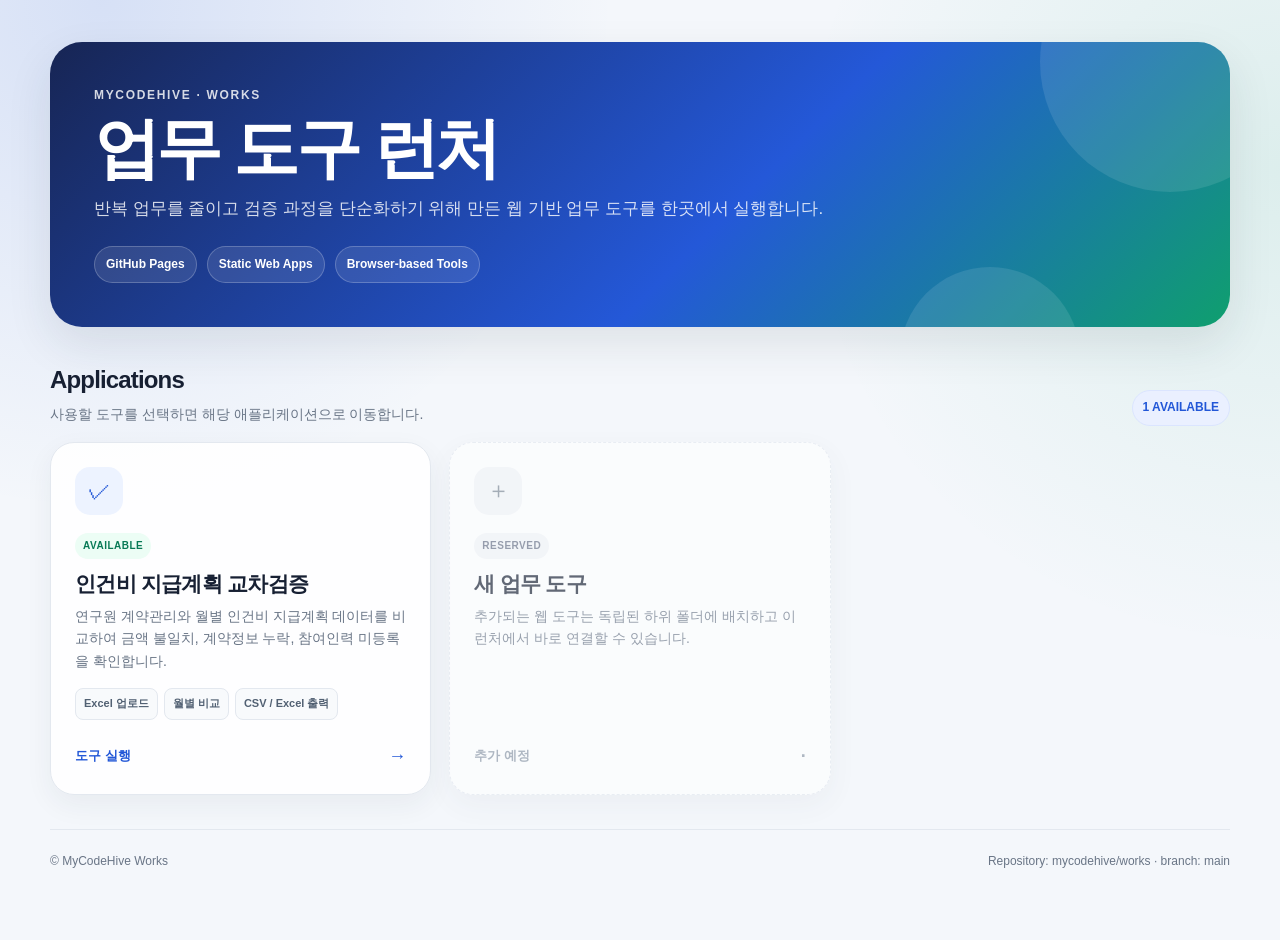
==== index.html @ 11cbcd94 "Add Works launch page" ====
<!doctype html>
<html lang="ko">
<head>
  <meta charset="utf-8">
  <meta name="viewport" content="width=device-width,initial-scale=1">
  <meta name="description" content="업무 과정에서 사용하는 웹 기반 도구와 검증용 유틸리티를 모아 제공하는 Works 런치페이지입니다.">
  <title>Works | 업무 도구 런처</title>
  <style>
    :root{
      --bg:#f4f7fb;
      --surface:#ffffff;
      --surface-soft:#f8fafc;
      --text:#172033;
      --muted:#697586;
      --line:#e3e8ef;
      --primary:#2257d7;
      --primary-dark:#183b94;
      --accent:#0f9f6e;
      --shadow:0 18px 45px rgba(31,45,61,.10);
      --radius:24px;
    }
    *{box-sizing:border-box}
    html{scroll-behavior:smooth}
    body{
      margin:0;
      min-height:100vh;
      font-family:-apple-system,BlinkMacSystemFont,"Segoe UI",Roboto,"Noto Sans KR","Apple SD Gothic Neo","Malgun Gothic",sans-serif;
      background:
        radial-gradient(circle at 8% 0%,rgba(34,87,215,.14),transparent 32rem),
        radial-gradient(circle at 100% 18%,rgba(15,159,110,.10),transparent 30rem),
        var(--bg);
      color:var(--text);
      line-height:1.6;
    }
    a{color:inherit;text-decoration:none}
    .shell{width:min(1180px,calc(100% - 32px));margin:0 auto;padding:42px 0 68px}
    .hero{
      position:relative;
      overflow:hidden;
      border-radius:32px;
      padding:44px;
      color:#fff;
      background:linear-gradient(135deg,#172554,#2458d8 58%,#0f9f6e);
      box-shadow:var(--shadow);
    }
    .hero::before,.hero::after{content:"";position:absolute;border-radius:999px;background:rgba(255,255,255,.10)}
    .hero::before{width:260px;height:260px;right:-70px;top:-110px}
    .hero::after{width:180px;height:180px;right:150px;bottom:-120px}
    .eyebrow{position:relative;z-index:1;font-size:12px;font-weight:800;letter-spacing:.14em;text-transform:uppercase;opacity:.82}
    h1{position:relative;z-index:1;margin:10px 0 12px;font-size:clamp(38px,6vw,66px);line-height:1.02;letter-spacing:-.055em}
    .hero p{position:relative;z-index:1;max-width:760px;margin:0;color:rgba(255,255,255,.82);font-size:17px}
    .hero-meta{position:relative;z-index:1;display:flex;gap:10px;flex-wrap:wrap;margin-top:24px}
    .hero-chip{padding:8px 11px;border:1px solid rgba(255,255,255,.22);background:rgba(255,255,255,.10);border-radius:999px;font-size:12px;font-weight:750}
    .section-head{display:flex;align-items:end;justify-content:space-between;gap:20px;margin:34px 0 16px}
    .section-head h2{margin:0;font-size:24px;letter-spacing:-.035em}
    .section-head p{margin:4px 0 0;color:var(--muted);font-size:14px}
    .count{font-size:12px;font-weight:800;color:var(--primary);background:#eaf0ff;border:1px solid #dbe5ff;border-radius:999px;padding:7px 10px}
    .grid{display:grid;grid-template-columns:repeat(3,minmax(0,1fr));gap:18px}
    .card{
      display:flex;
      flex-direction:column;
      min-height:260px;
      background:rgba(255,255,255,.90);
      border:1px solid var(--line);
      border-radius:var(--radius);
      padding:24px;
      box-shadow:0 10px 28px rgba(31,45,61,.06);
      transition:transform .18s ease,box-shadow .18s ease,border-color .18s ease;
    }
    .card:hover{transform:translateY(-3px);box-shadow:0 18px 38px rgba(31,45,61,.11);border-color:#ccd7ea}
    .icon{width:48px;height:48px;display:grid;place-items:center;border-radius:15px;background:#edf3ff;color:var(--primary);font-size:23px;margin-bottom:18px}
    .badge{display:inline-flex;align-items:center;align-self:flex-start;padding:5px 8px;border-radius:999px;background:#ecfdf5;color:#087a56;font-size:10px;font-weight:900;letter-spacing:.05em;text-transform:uppercase}
    .card h3{margin:12px 0 8px;font-size:21px;line-height:1.25;letter-spacing:-.035em}
    .card p{margin:0;color:var(--muted);font-size:14px}
    .features{display:flex;gap:6px;flex-wrap:wrap;margin:16px 0 0}
    .feature{font-size:11px;font-weight:700;padding:6px 8px;border-radius:8px;background:var(--surface-soft);border:1px solid var(--line);color:#526173}
    .open{margin-top:auto;padding-top:22px;font-size:13px;font-weight:900;color:var(--primary);display:flex;align-items:center;justify-content:space-between}
    .open span:last-child{font-size:18px;transition:transform .18s ease}.card:hover .open span:last-child{transform:translateX(4px)}
    .coming{border-style:dashed;opacity:.66}
    .coming .icon{background:#f2f4f7;color:#7b8794}
    .coming .open{color:#8a97a6}
    footer{margin-top:34px;padding-top:22px;border-top:1px solid var(--line);display:flex;justify-content:space-between;gap:16px;flex-wrap:wrap;color:var(--muted);font-size:12px}
    @media(max-width:900px){.grid{grid-template-columns:repeat(2,minmax(0,1fr))}.hero{padding:36px}}
    @media(max-width:620px){.shell{width:min(100% - 22px,1180px);padding-top:18px}.hero{padding:28px 22px;border-radius:24px}.grid{grid-template-columns:1fr}.section-head{align-items:flex-start}.card{min-height:230px}}
  </style>
</head>
<body>
  <main class="shell">
    <section class="hero">
      <div class="eyebrow">MyCodeHive · Works</div>
      <h1>업무 도구 런처</h1>
      <p>반복 업무를 줄이고 검증 과정을 단순화하기 위해 만든 웹 기반 업무 도구를 한곳에서 실행합니다.</p>
      <div class="hero-meta">
        <span class="hero-chip">GitHub Pages</span>
        <span class="hero-chip">Static Web Apps</span>
        <span class="hero-chip">Browser-based Tools</span>
      </div>
    </section>

    <div class="section-head">
      <div>
        <h2>Applications</h2>
        <p>사용할 도구를 선택하면 해당 애플리케이션으로 이동합니다.</p>
      </div>
      <div class="count">1 AVAILABLE</div>
    </div>

    <section class="grid" aria-label="업무 도구 목록">
      <a class="card" href="./Cross-verification-of-labor-cost-payment-plan/">
        <div class="icon">✓</div>
        <span class="badge">Available</span>
        <h3>인건비 지급계획 교차검증</h3>
        <p>연구원 계약관리와 월별 인건비 지급계획 데이터를 비교하여 금액 불일치, 계약정보 누락, 참여인력 미등록을 확인합니다.</p>
        <div class="features">
          <span class="feature">Excel 업로드</span>
          <span class="feature">월별 비교</span>
          <span class="feature">CSV / Excel 출력</span>
        </div>
        <div class="open"><span>도구 실행</span><span>→</span></div>
      </a>

      <div class="card coming" aria-disabled="true">
        <div class="icon">＋</div>
        <span class="badge" style="background:#f2f4f7;color:#667085">Reserved</span>
        <h3>새 업무 도구</h3>
        <p>추가되는 웹 도구는 독립된 하위 폴더에 배치하고 이 런처에서 바로 연결할 수 있습니다.</p>
        <div class="open"><span>추가 예정</span><span>·</span></div>
      </div>
    </section>

    <footer>
      <span>© MyCodeHive Works</span>
      <span>Repository: mycodehive/works · branch: main</span>
    </footer>
  </main>
</body>
</html>
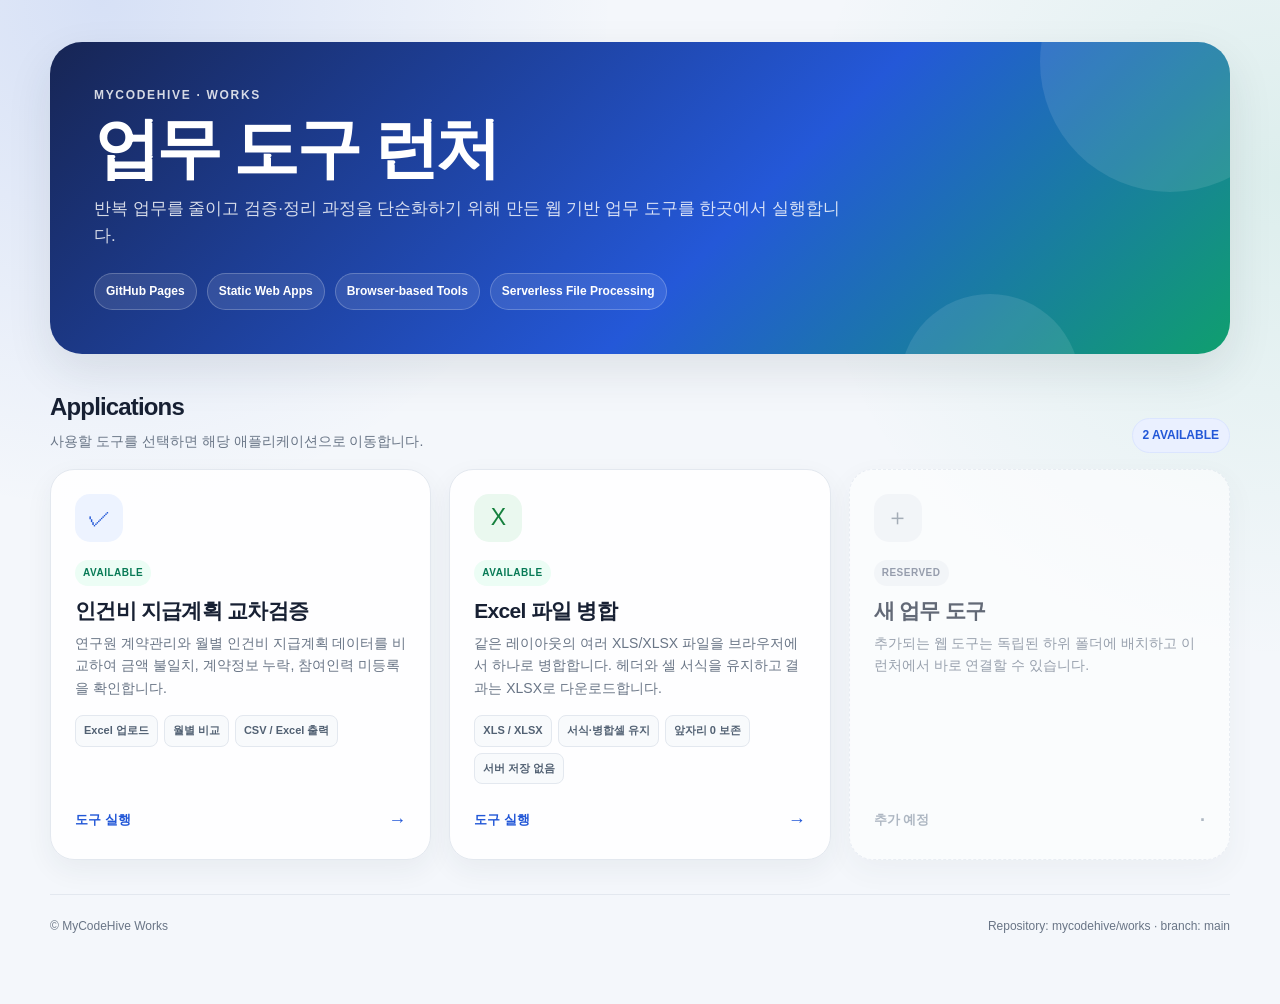
==== commit 31654802: "feat: add Excel Merge to works launcher" ====
--- a/index.html
+++ b/index.html
@@ -6,132 +6,50 @@
   <meta name="description" content="업무 과정에서 사용하는 웹 기반 도구와 검증용 유틸리티를 모아 제공하는 Works 런치페이지입니다.">
   <title>Works | 업무 도구 런처</title>
   <style>
-    :root{
-      --bg:#f4f7fb;
-      --surface:#ffffff;
-      --surface-soft:#f8fafc;
-      --text:#172033;
-      --muted:#697586;
-      --line:#e3e8ef;
-      --primary:#2257d7;
-      --primary-dark:#183b94;
-      --accent:#0f9f6e;
-      --shadow:0 18px 45px rgba(31,45,61,.10);
-      --radius:24px;
-    }
-    *{box-sizing:border-box}
-    html{scroll-behavior:smooth}
-    body{
-      margin:0;
-      min-height:100vh;
-      font-family:-apple-system,BlinkMacSystemFont,"Segoe UI",Roboto,"Noto Sans KR","Apple SD Gothic Neo","Malgun Gothic",sans-serif;
-      background:
-        radial-gradient(circle at 8% 0%,rgba(34,87,215,.14),transparent 32rem),
-        radial-gradient(circle at 100% 18%,rgba(15,159,110,.10),transparent 30rem),
-        var(--bg);
-      color:var(--text);
-      line-height:1.6;
-    }
-    a{color:inherit;text-decoration:none}
-    .shell{width:min(1180px,calc(100% - 32px));margin:0 auto;padding:42px 0 68px}
-    .hero{
-      position:relative;
-      overflow:hidden;
-      border-radius:32px;
-      padding:44px;
-      color:#fff;
-      background:linear-gradient(135deg,#172554,#2458d8 58%,#0f9f6e);
-      box-shadow:var(--shadow);
-    }
-    .hero::before,.hero::after{content:"";position:absolute;border-radius:999px;background:rgba(255,255,255,.10)}
-    .hero::before{width:260px;height:260px;right:-70px;top:-110px}
-    .hero::after{width:180px;height:180px;right:150px;bottom:-120px}
-    .eyebrow{position:relative;z-index:1;font-size:12px;font-weight:800;letter-spacing:.14em;text-transform:uppercase;opacity:.82}
-    h1{position:relative;z-index:1;margin:10px 0 12px;font-size:clamp(38px,6vw,66px);line-height:1.02;letter-spacing:-.055em}
-    .hero p{position:relative;z-index:1;max-width:760px;margin:0;color:rgba(255,255,255,.82);font-size:17px}
-    .hero-meta{position:relative;z-index:1;display:flex;gap:10px;flex-wrap:wrap;margin-top:24px}
-    .hero-chip{padding:8px 11px;border:1px solid rgba(255,255,255,.22);background:rgba(255,255,255,.10);border-radius:999px;font-size:12px;font-weight:750}
-    .section-head{display:flex;align-items:end;justify-content:space-between;gap:20px;margin:34px 0 16px}
-    .section-head h2{margin:0;font-size:24px;letter-spacing:-.035em}
-    .section-head p{margin:4px 0 0;color:var(--muted);font-size:14px}
-    .count{font-size:12px;font-weight:800;color:var(--primary);background:#eaf0ff;border:1px solid #dbe5ff;border-radius:999px;padding:7px 10px}
-    .grid{display:grid;grid-template-columns:repeat(3,minmax(0,1fr));gap:18px}
-    .card{
-      display:flex;
-      flex-direction:column;
-      min-height:260px;
-      background:rgba(255,255,255,.90);
-      border:1px solid var(--line);
-      border-radius:var(--radius);
-      padding:24px;
-      box-shadow:0 10px 28px rgba(31,45,61,.06);
-      transition:transform .18s ease,box-shadow .18s ease,border-color .18s ease;
-    }
-    .card:hover{transform:translateY(-3px);box-shadow:0 18px 38px rgba(31,45,61,.11);border-color:#ccd7ea}
-    .icon{width:48px;height:48px;display:grid;place-items:center;border-radius:15px;background:#edf3ff;color:var(--primary);font-size:23px;margin-bottom:18px}
-    .badge{display:inline-flex;align-items:center;align-self:flex-start;padding:5px 8px;border-radius:999px;background:#ecfdf5;color:#087a56;font-size:10px;font-weight:900;letter-spacing:.05em;text-transform:uppercase}
-    .card h3{margin:12px 0 8px;font-size:21px;line-height:1.25;letter-spacing:-.035em}
-    .card p{margin:0;color:var(--muted);font-size:14px}
-    .features{display:flex;gap:6px;flex-wrap:wrap;margin:16px 0 0}
-    .feature{font-size:11px;font-weight:700;padding:6px 8px;border-radius:8px;background:var(--surface-soft);border:1px solid var(--line);color:#526173}
-    .open{margin-top:auto;padding-top:22px;font-size:13px;font-weight:900;color:var(--primary);display:flex;align-items:center;justify-content:space-between}
-    .open span:last-child{font-size:18px;transition:transform .18s ease}.card:hover .open span:last-child{transform:translateX(4px)}
-    .coming{border-style:dashed;opacity:.66}
-    .coming .icon{background:#f2f4f7;color:#7b8794}
-    .coming .open{color:#8a97a6}
-    footer{margin-top:34px;padding-top:22px;border-top:1px solid var(--line);display:flex;justify-content:space-between;gap:16px;flex-wrap:wrap;color:var(--muted);font-size:12px}
-    @media(max-width:900px){.grid{grid-template-columns:repeat(2,minmax(0,1fr))}.hero{padding:36px}}
-    @media(max-width:620px){.shell{width:min(100% - 22px,1180px);padding-top:18px}.hero{padding:28px 22px;border-radius:24px}.grid{grid-template-columns:1fr}.section-head{align-items:flex-start}.card{min-height:230px}}
+    :root{--bg:#f4f7fb;--surface:#fff;--surface-soft:#f8fafc;--text:#172033;--muted:#697586;--line:#e3e8ef;--primary:#2257d7;--accent:#0f9f6e;--shadow:0 18px 45px rgba(31,45,61,.10);--radius:24px}
+    *{box-sizing:border-box}html{scroll-behavior:smooth}body{margin:0;min-height:100vh;font-family:-apple-system,BlinkMacSystemFont,"Segoe UI",Roboto,"Noto Sans KR","Apple SD Gothic Neo","Malgun Gothic",sans-serif;background:radial-gradient(circle at 8% 0%,rgba(34,87,215,.14),transparent 32rem),radial-gradient(circle at 100% 18%,rgba(15,159,110,.10),transparent 30rem),var(--bg);color:var(--text);line-height:1.6}a{color:inherit;text-decoration:none}.shell{width:min(1180px,calc(100% - 32px));margin:0 auto;padding:42px 0 68px}.hero{position:relative;overflow:hidden;border-radius:32px;padding:44px;color:#fff;background:linear-gradient(135deg,#172554,#2458d8 58%,#0f9f6e);box-shadow:var(--shadow)}.hero::before,.hero::after{content:"";position:absolute;border-radius:999px;background:rgba(255,255,255,.10)}.hero::before{width:260px;height:260px;right:-70px;top:-110px}.hero::after{width:180px;height:180px;right:150px;bottom:-120px}.eyebrow{position:relative;z-index:1;font-size:12px;font-weight:800;letter-spacing:.14em;text-transform:uppercase;opacity:.82}h1{position:relative;z-index:1;margin:10px 0 12px;font-size:clamp(38px,6vw,66px);line-height:1.02;letter-spacing:-.055em}.hero p{position:relative;z-index:1;max-width:760px;margin:0;color:rgba(255,255,255,.82);font-size:17px}.hero-meta{position:relative;z-index:1;display:flex;gap:10px;flex-wrap:wrap;margin-top:24px}.hero-chip{padding:8px 11px;border:1px solid rgba(255,255,255,.22);background:rgba(255,255,255,.10);border-radius:999px;font-size:12px;font-weight:750}.section-head{display:flex;align-items:end;justify-content:space-between;gap:20px;margin:34px 0 16px}.section-head h2{margin:0;font-size:24px;letter-spacing:-.035em}.section-head p{margin:4px 0 0;color:var(--muted);font-size:14px}.count{font-size:12px;font-weight:800;color:var(--primary);background:#eaf0ff;border:1px solid #dbe5ff;border-radius:999px;padding:7px 10px}.grid{display:grid;grid-template-columns:repeat(3,minmax(0,1fr));gap:18px}.card{display:flex;flex-direction:column;min-height:280px;background:rgba(255,255,255,.90);border:1px solid var(--line);border-radius:var(--radius);padding:24px;box-shadow:0 10px 28px rgba(31,45,61,.06);transition:transform .18s ease,box-shadow .18s ease,border-color .18s ease}.card:hover{transform:translateY(-3px);box-shadow:0 18px 38px rgba(31,45,61,.11);border-color:#ccd7ea}.icon{width:48px;height:48px;display:grid;place-items:center;border-radius:15px;background:#edf3ff;color:var(--primary);font-size:23px;margin-bottom:18px}.icon.excel{background:#eaf8ef;color:#15803d}.badge{display:inline-flex;align-items:center;align-self:flex-start;padding:5px 8px;border-radius:999px;background:#ecfdf5;color:#087a56;font-size:10px;font-weight:900;letter-spacing:.05em;text-transform:uppercase}.card h3{margin:12px 0 8px;font-size:21px;line-height:1.25;letter-spacing:-.035em}.card p{margin:0;color:var(--muted);font-size:14px}.features{display:flex;gap:6px;flex-wrap:wrap;margin:16px 0 0}.feature{font-size:11px;font-weight:700;padding:6px 8px;border-radius:8px;background:var(--surface-soft);border:1px solid var(--line);color:#526173}.open{margin-top:auto;padding-top:22px;font-size:13px;font-weight:900;color:var(--primary);display:flex;align-items:center;justify-content:space-between}.open span:last-child{font-size:18px;transition:transform .18s ease}.card:hover .open span:last-child{transform:translateX(4px)}.coming{border-style:dashed;opacity:.66}.coming .icon{background:#f2f4f7;color:#7b8794}.coming .open{color:#8a97a6}footer{margin-top:34px;padding-top:22px;border-top:1px solid var(--line);display:flex;justify-content:space-between;gap:16px;flex-wrap:wrap;color:var(--muted);font-size:12px}@media(max-width:900px){.grid{grid-template-columns:repeat(2,minmax(0,1fr))}.hero{padding:36px}}@media(max-width:620px){.shell{width:min(100% - 22px,1180px);padding-top:18px}.hero{padding:28px 22px;border-radius:24px}.grid{grid-template-columns:1fr}.section-head{align-items:flex-start}.card{min-height:230px}}
   </style>
 </head>
 <body>
-  <main class="shell">
-    <section class="hero">
-      <div class="eyebrow">MyCodeHive · Works</div>
-      <h1>업무 도구 런처</h1>
-      <p>반복 업무를 줄이고 검증 과정을 단순화하기 위해 만든 웹 기반 업무 도구를 한곳에서 실행합니다.</p>
-      <div class="hero-meta">
-        <span class="hero-chip">GitHub Pages</span>
-        <span class="hero-chip">Static Web Apps</span>
-        <span class="hero-chip">Browser-based Tools</span>
-      </div>
-    </section>
+<main class="shell">
+  <section class="hero">
+    <div class="eyebrow">MyCodeHive · Works</div>
+    <h1>업무 도구 런처</h1>
+    <p>반복 업무를 줄이고 검증·정리 과정을 단순화하기 위해 만든 웹 기반 업무 도구를 한곳에서 실행합니다.</p>
+    <div class="hero-meta"><span class="hero-chip">GitHub Pages</span><span class="hero-chip">Static Web Apps</span><span class="hero-chip">Browser-based Tools</span><span class="hero-chip">Serverless File Processing</span></div>
+  </section>
 
-    <div class="section-head">
-      <div>
-        <h2>Applications</h2>
-        <p>사용할 도구를 선택하면 해당 애플리케이션으로 이동합니다.</p>
-      </div>
-      <div class="count">1 AVAILABLE</div>
+  <div class="section-head">
+    <div><h2>Applications</h2><p>사용할 도구를 선택하면 해당 애플리케이션으로 이동합니다.</p></div>
+    <div class="count">2 AVAILABLE</div>
+  </div>
+
+  <section class="grid" aria-label="업무 도구 목록">
+    <a class="card" href="./Cross-verification-of-labor-cost-payment-plan/">
+      <div class="icon">✓</div><span class="badge">Available</span>
+      <h3>인건비 지급계획 교차검증</h3>
+      <p>연구원 계약관리와 월별 인건비 지급계획 데이터를 비교하여 금액 불일치, 계약정보 누락, 참여인력 미등록을 확인합니다.</p>
+      <div class="features"><span class="feature">Excel 업로드</span><span class="feature">월별 비교</span><span class="feature">CSV / Excel 출력</span></div>
+      <div class="open"><span>도구 실행</span><span>→</span></div>
+    </a>
+
+    <a class="card" href="./excel-merge/">
+      <div class="icon excel">X</div><span class="badge">Available</span>
+      <h3>Excel 파일 병합</h3>
+      <p>같은 레이아웃의 여러 XLS/XLSX 파일을 브라우저에서 하나로 병합합니다. 헤더와 셀 서식을 유지하고 결과는 XLSX로 다운로드합니다.</p>
+      <div class="features"><span class="feature">XLS / XLSX</span><span class="feature">서식·병합셀 유지</span><span class="feature">앞자리 0 보존</span><span class="feature">서버 저장 없음</span></div>
+      <div class="open"><span>도구 실행</span><span>→</span></div>
+    </a>
+
+    <div class="card coming" aria-disabled="true">
+      <div class="icon">＋</div><span class="badge" style="background:#f2f4f7;color:#667085">Reserved</span>
+      <h3>새 업무 도구</h3>
+      <p>추가되는 웹 도구는 독립된 하위 폴더에 배치하고 이 런처에서 바로 연결할 수 있습니다.</p>
+      <div class="open"><span>추가 예정</span><span>·</span></div>
     </div>
+  </section>
 
-    <section class="grid" aria-label="업무 도구 목록">
-      <a class="card" href="./Cross-verification-of-labor-cost-payment-plan/">
-        <div class="icon">✓</div>
-        <span class="badge">Available</span>
-        <h3>인건비 지급계획 교차검증</h3>
-        <p>연구원 계약관리와 월별 인건비 지급계획 데이터를 비교하여 금액 불일치, 계약정보 누락, 참여인력 미등록을 확인합니다.</p>
-        <div class="features">
-          <span class="feature">Excel 업로드</span>
-          <span class="feature">월별 비교</span>
-          <span class="feature">CSV / Excel 출력</span>
-        </div>
-        <div class="open"><span>도구 실행</span><span>→</span></div>
-      </a>
-
-      <div class="card coming" aria-disabled="true">
-        <div class="icon">＋</div>
-        <span class="badge" style="background:#f2f4f7;color:#667085">Reserved</span>
-        <h3>새 업무 도구</h3>
-        <p>추가되는 웹 도구는 독립된 하위 폴더에 배치하고 이 런처에서 바로 연결할 수 있습니다.</p>
-        <div class="open"><span>추가 예정</span><span>·</span></div>
-      </div>
-    </section>
-
-    <footer>
-      <span>© MyCodeHive Works</span>
-      <span>Repository: mycodehive/works · branch: main</span>
-    </footer>
-  </main>
+  <footer><span>© MyCodeHive Works</span><span>Repository: mycodehive/works · branch: main</span></footer>
+</main>
 </body>
 </html>
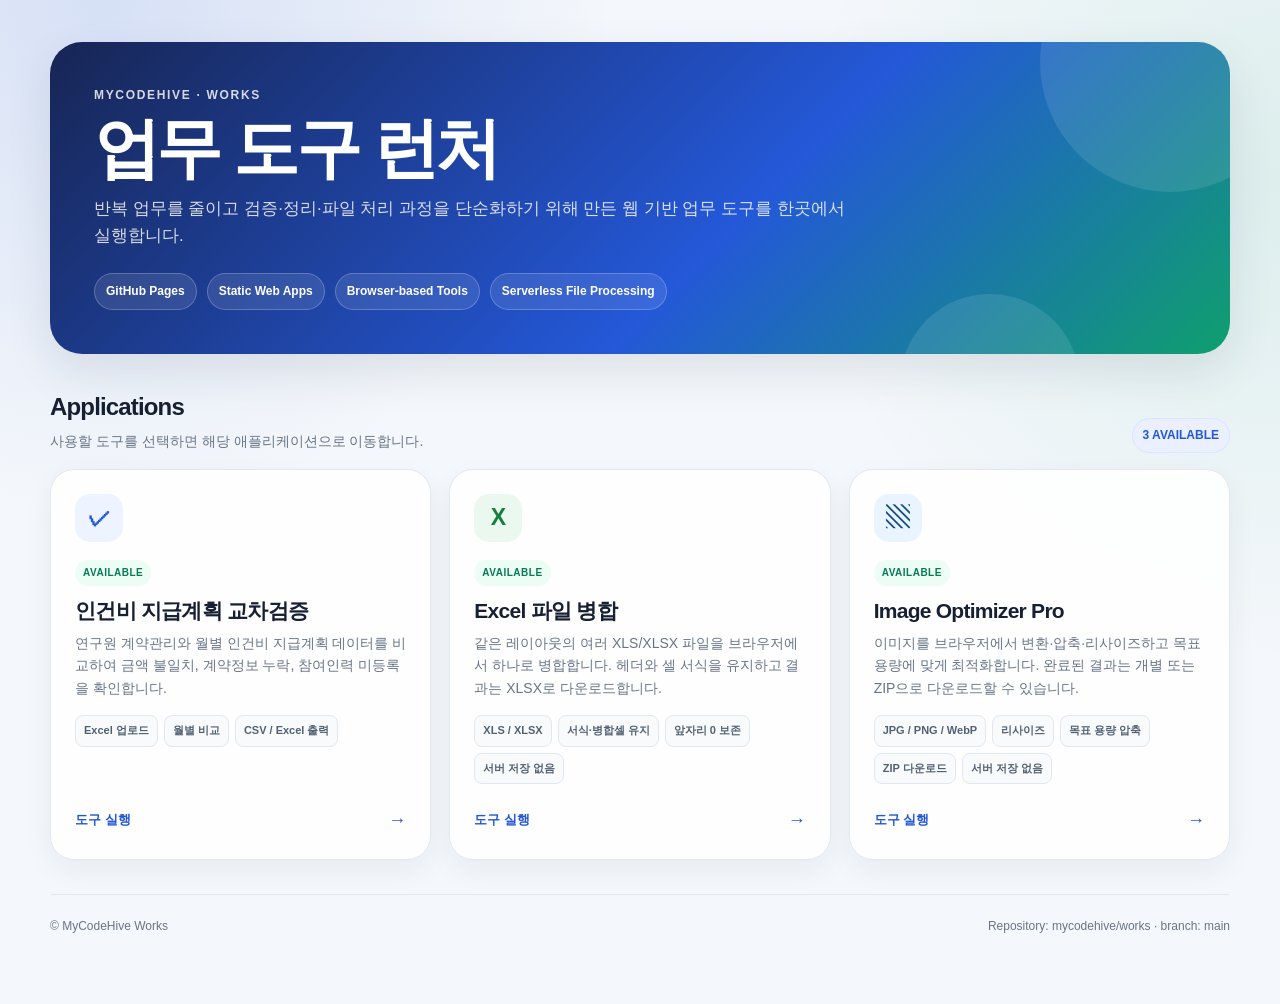
==== commit 90d82d84: "Add Image Optimizer Pro to Works launcher" ====
--- a/index.html
+++ b/index.html
@@ -7,7 +7,7 @@
   <title>Works | 업무 도구 런처</title>
   <style>
     :root{--bg:#f4f7fb;--surface:#fff;--surface-soft:#f8fafc;--text:#172033;--muted:#697586;--line:#e3e8ef;--primary:#2257d7;--accent:#0f9f6e;--shadow:0 18px 45px rgba(31,45,61,.10);--radius:24px}
-    *{box-sizing:border-box}html{scroll-behavior:smooth}body{margin:0;min-height:100vh;font-family:-apple-system,BlinkMacSystemFont,"Segoe UI",Roboto,"Noto Sans KR","Apple SD Gothic Neo","Malgun Gothic",sans-serif;background:radial-gradient(circle at 8% 0%,rgba(34,87,215,.14),transparent 32rem),radial-gradient(circle at 100% 18%,rgba(15,159,110,.10),transparent 30rem),var(--bg);color:var(--text);line-height:1.6}a{color:inherit;text-decoration:none}.shell{width:min(1180px,calc(100% - 32px));margin:0 auto;padding:42px 0 68px}.hero{position:relative;overflow:hidden;border-radius:32px;padding:44px;color:#fff;background:linear-gradient(135deg,#172554,#2458d8 58%,#0f9f6e);box-shadow:var(--shadow)}.hero::before,.hero::after{content:"";position:absolute;border-radius:999px;background:rgba(255,255,255,.10)}.hero::before{width:260px;height:260px;right:-70px;top:-110px}.hero::after{width:180px;height:180px;right:150px;bottom:-120px}.eyebrow{position:relative;z-index:1;font-size:12px;font-weight:800;letter-spacing:.14em;text-transform:uppercase;opacity:.82}h1{position:relative;z-index:1;margin:10px 0 12px;font-size:clamp(38px,6vw,66px);line-height:1.02;letter-spacing:-.055em}.hero p{position:relative;z-index:1;max-width:760px;margin:0;color:rgba(255,255,255,.82);font-size:17px}.hero-meta{position:relative;z-index:1;display:flex;gap:10px;flex-wrap:wrap;margin-top:24px}.hero-chip{padding:8px 11px;border:1px solid rgba(255,255,255,.22);background:rgba(255,255,255,.10);border-radius:999px;font-size:12px;font-weight:750}.section-head{display:flex;align-items:end;justify-content:space-between;gap:20px;margin:34px 0 16px}.section-head h2{margin:0;font-size:24px;letter-spacing:-.035em}.section-head p{margin:4px 0 0;color:var(--muted);font-size:14px}.count{font-size:12px;font-weight:800;color:var(--primary);background:#eaf0ff;border:1px solid #dbe5ff;border-radius:999px;padding:7px 10px}.grid{display:grid;grid-template-columns:repeat(3,minmax(0,1fr));gap:18px}.card{display:flex;flex-direction:column;min-height:280px;background:rgba(255,255,255,.90);border:1px solid var(--line);border-radius:var(--radius);padding:24px;box-shadow:0 10px 28px rgba(31,45,61,.06);transition:transform .18s ease,box-shadow .18s ease,border-color .18s ease}.card:hover{transform:translateY(-3px);box-shadow:0 18px 38px rgba(31,45,61,.11);border-color:#ccd7ea}.icon{width:48px;height:48px;display:grid;place-items:center;border-radius:15px;background:#edf3ff;color:var(--primary);font-size:23px;margin-bottom:18px}.icon.excel{background:#eaf8ef;color:#15803d}.badge{display:inline-flex;align-items:center;align-self:flex-start;padding:5px 8px;border-radius:999px;background:#ecfdf5;color:#087a56;font-size:10px;font-weight:900;letter-spacing:.05em;text-transform:uppercase}.card h3{margin:12px 0 8px;font-size:21px;line-height:1.25;letter-spacing:-.035em}.card p{margin:0;color:var(--muted);font-size:14px}.features{display:flex;gap:6px;flex-wrap:wrap;margin:16px 0 0}.feature{font-size:11px;font-weight:700;padding:6px 8px;border-radius:8px;background:var(--surface-soft);border:1px solid var(--line);color:#526173}.open{margin-top:auto;padding-top:22px;font-size:13px;font-weight:900;color:var(--primary);display:flex;align-items:center;justify-content:space-between}.open span:last-child{font-size:18px;transition:transform .18s ease}.card:hover .open span:last-child{transform:translateX(4px)}.coming{border-style:dashed;opacity:.66}.coming .icon{background:#f2f4f7;color:#7b8794}.coming .open{color:#8a97a6}footer{margin-top:34px;padding-top:22px;border-top:1px solid var(--line);display:flex;justify-content:space-between;gap:16px;flex-wrap:wrap;color:var(--muted);font-size:12px}@media(max-width:900px){.grid{grid-template-columns:repeat(2,minmax(0,1fr))}.hero{padding:36px}}@media(max-width:620px){.shell{width:min(100% - 22px,1180px);padding-top:18px}.hero{padding:28px 22px;border-radius:24px}.grid{grid-template-columns:1fr}.section-head{align-items:flex-start}.card{min-height:230px}}
+    *{box-sizing:border-box}html{scroll-behavior:smooth}body{margin:0;min-height:100vh;font-family:-apple-system,BlinkMacSystemFont,"Segoe UI",Roboto,"Noto Sans KR","Apple SD Gothic Neo","Malgun Gothic",sans-serif;background:radial-gradient(circle at 8% 0%,rgba(34,87,215,.14),transparent 32rem),radial-gradient(circle at 100% 18%,rgba(15,159,110,.10),transparent 30rem),var(--bg);color:var(--text);line-height:1.6}a{color:inherit;text-decoration:none}.shell{width:min(1180px,calc(100% - 32px));margin:0 auto;padding:42px 0 68px}.hero{position:relative;overflow:hidden;border-radius:32px;padding:44px;color:#fff;background:linear-gradient(135deg,#172554,#2458d8 58%,#0f9f6e);box-shadow:var(--shadow)}.hero::before,.hero::after{content:"";position:absolute;border-radius:999px;background:rgba(255,255,255,.10)}.hero::before{width:260px;height:260px;right:-70px;top:-110px}.hero::after{width:180px;height:180px;right:150px;bottom:-120px}.eyebrow{position:relative;z-index:1;font-size:12px;font-weight:800;letter-spacing:.14em;text-transform:uppercase;opacity:.82}h1{position:relative;z-index:1;margin:10px 0 12px;font-size:clamp(38px,6vw,66px);line-height:1.02;letter-spacing:-.055em}.hero p{position:relative;z-index:1;max-width:760px;margin:0;color:rgba(255,255,255,.82);font-size:17px}.hero-meta{position:relative;z-index:1;display:flex;gap:10px;flex-wrap:wrap;margin-top:24px}.hero-chip{padding:8px 11px;border:1px solid rgba(255,255,255,.22);background:rgba(255,255,255,.10);border-radius:999px;font-size:12px;font-weight:750}.section-head{display:flex;align-items:end;justify-content:space-between;gap:20px;margin:34px 0 16px}.section-head h2{margin:0;font-size:24px;letter-spacing:-.035em}.section-head p{margin:4px 0 0;color:var(--muted);font-size:14px}.count{font-size:12px;font-weight:800;color:var(--primary);background:#eaf0ff;border:1px solid #dbe5ff;border-radius:999px;padding:7px 10px}.grid{display:grid;grid-template-columns:repeat(3,minmax(0,1fr));gap:18px}.card{display:flex;flex-direction:column;min-height:280px;background:rgba(255,255,255,.90);border:1px solid var(--line);border-radius:var(--radius);padding:24px;box-shadow:0 10px 28px rgba(31,45,61,.06);transition:transform .18s ease,box-shadow .18s ease,border-color .18s ease}.card:hover{transform:translateY(-3px);box-shadow:0 18px 38px rgba(31,45,61,.11);border-color:#ccd7ea}.icon{width:48px;height:48px;display:grid;place-items:center;border-radius:15px;background:#edf3ff;color:var(--primary);font-size:23px;margin-bottom:18px;font-weight:850}.icon.excel{background:#eaf8ef;color:#15803d}.icon.image{background:#eaf4ff;color:#0f4c81}.badge{display:inline-flex;align-items:center;align-self:flex-start;padding:5px 8px;border-radius:999px;background:#ecfdf5;color:#087a56;font-size:10px;font-weight:900;letter-spacing:.05em;text-transform:uppercase}.card h3{margin:12px 0 8px;font-size:21px;line-height:1.25;letter-spacing:-.035em}.card p{margin:0;color:var(--muted);font-size:14px}.features{display:flex;gap:6px;flex-wrap:wrap;margin:16px 0 0}.feature{font-size:11px;font-weight:700;padding:6px 8px;border-radius:8px;background:var(--surface-soft);border:1px solid var(--line);color:#526173}.open{margin-top:auto;padding-top:22px;font-size:13px;font-weight:900;color:var(--primary);display:flex;align-items:center;justify-content:space-between}.open span:last-child{font-size:18px;transition:transform .18s ease}.card:hover .open span:last-child{transform:translateX(4px)}footer{margin-top:34px;padding-top:22px;border-top:1px solid var(--line);display:flex;justify-content:space-between;gap:16px;flex-wrap:wrap;color:var(--muted);font-size:12px}@media(max-width:900px){.grid{grid-template-columns:repeat(2,minmax(0,1fr))}.hero{padding:36px}}@media(max-width:620px){.shell{width:min(100% - 22px,1180px);padding-top:18px}.hero{padding:28px 22px;border-radius:24px}.grid{grid-template-columns:1fr}.section-head{align-items:flex-start}.card{min-height:230px}}
   </style>
 </head>
 <body>
@@ -15,13 +15,13 @@
   <section class="hero">
     <div class="eyebrow">MyCodeHive · Works</div>
     <h1>업무 도구 런처</h1>
-    <p>반복 업무를 줄이고 검증·정리 과정을 단순화하기 위해 만든 웹 기반 업무 도구를 한곳에서 실행합니다.</p>
+    <p>반복 업무를 줄이고 검증·정리·파일 처리 과정을 단순화하기 위해 만든 웹 기반 업무 도구를 한곳에서 실행합니다.</p>
     <div class="hero-meta"><span class="hero-chip">GitHub Pages</span><span class="hero-chip">Static Web Apps</span><span class="hero-chip">Browser-based Tools</span><span class="hero-chip">Serverless File Processing</span></div>
   </section>
 
   <div class="section-head">
     <div><h2>Applications</h2><p>사용할 도구를 선택하면 해당 애플리케이션으로 이동합니다.</p></div>
-    <div class="count">2 AVAILABLE</div>
+    <div class="count">3 AVAILABLE</div>
   </div>
 
   <section class="grid" aria-label="업무 도구 목록">
@@ -41,12 +41,13 @@
       <div class="open"><span>도구 실행</span><span>→</span></div>
     </a>
 
-    <div class="card coming" aria-disabled="true">
-      <div class="icon">＋</div><span class="badge" style="background:#f2f4f7;color:#667085">Reserved</span>
-      <h3>새 업무 도구</h3>
-      <p>추가되는 웹 도구는 독립된 하위 폴더에 배치하고 이 런처에서 바로 연결할 수 있습니다.</p>
-      <div class="open"><span>추가 예정</span><span>·</span></div>
-    </div>
+    <a class="card" href="./image-optimizer-pro/">
+      <div class="icon image">▧</div><span class="badge">Available</span>
+      <h3>Image Optimizer Pro</h3>
+      <p>이미지를 브라우저에서 변환·압축·리사이즈하고 목표 용량에 맞게 최적화합니다. 완료된 결과는 개별 또는 ZIP으로 다운로드할 수 있습니다.</p>
+      <div class="features"><span class="feature">JPG / PNG / WebP</span><span class="feature">리사이즈</span><span class="feature">목표 용량 압축</span><span class="feature">ZIP 다운로드</span><span class="feature">서버 저장 없음</span></div>
+      <div class="open"><span>도구 실행</span><span>→</span></div>
+    </a>
   </section>
 
   <footer><span>© MyCodeHive Works</span><span>Repository: mycodehive/works · branch: main</span></footer>
